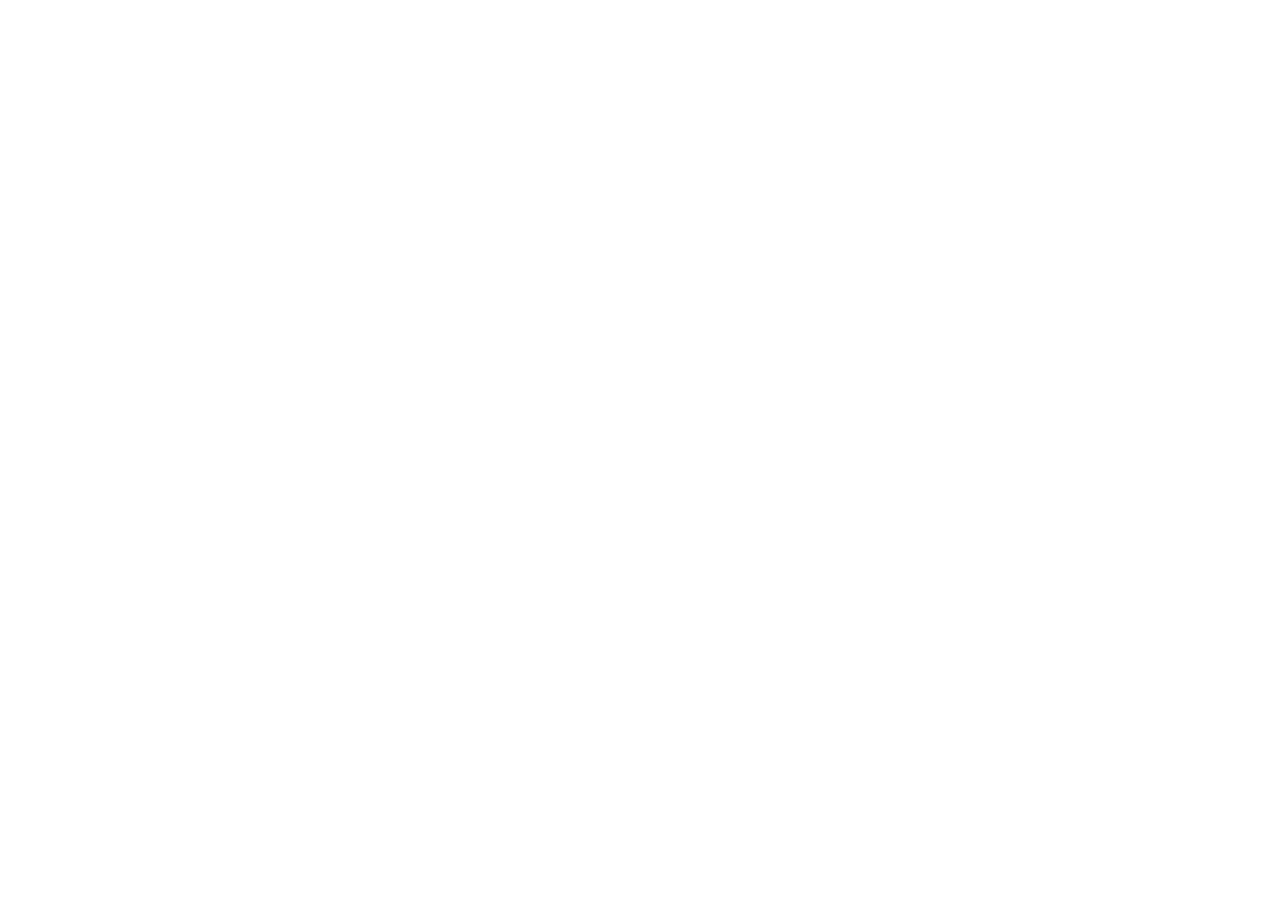
==== index.html @ f136996d "Add Merinalt to trevorgames" ====
<!DOCTYPE html>
<html lang="en">

<head>
    <meta charset="UTF-8">
    <meta http-equiv="X-UA-Compatible" content="IE=edge">
    <meta name="viewport" content="width=device-width, initial-scale=1.0">
    <title>Trevorgames</title>
    <link rel="stylesheet" href="styles/style.css">
    <link rel="shortcut icon" type="x-icon" href="resources/images/profile.png">
</head>

<body>
    <div id="banner"></div>
    <div id="content"></div>
    <div id="footer"></div>
</body>

</html>
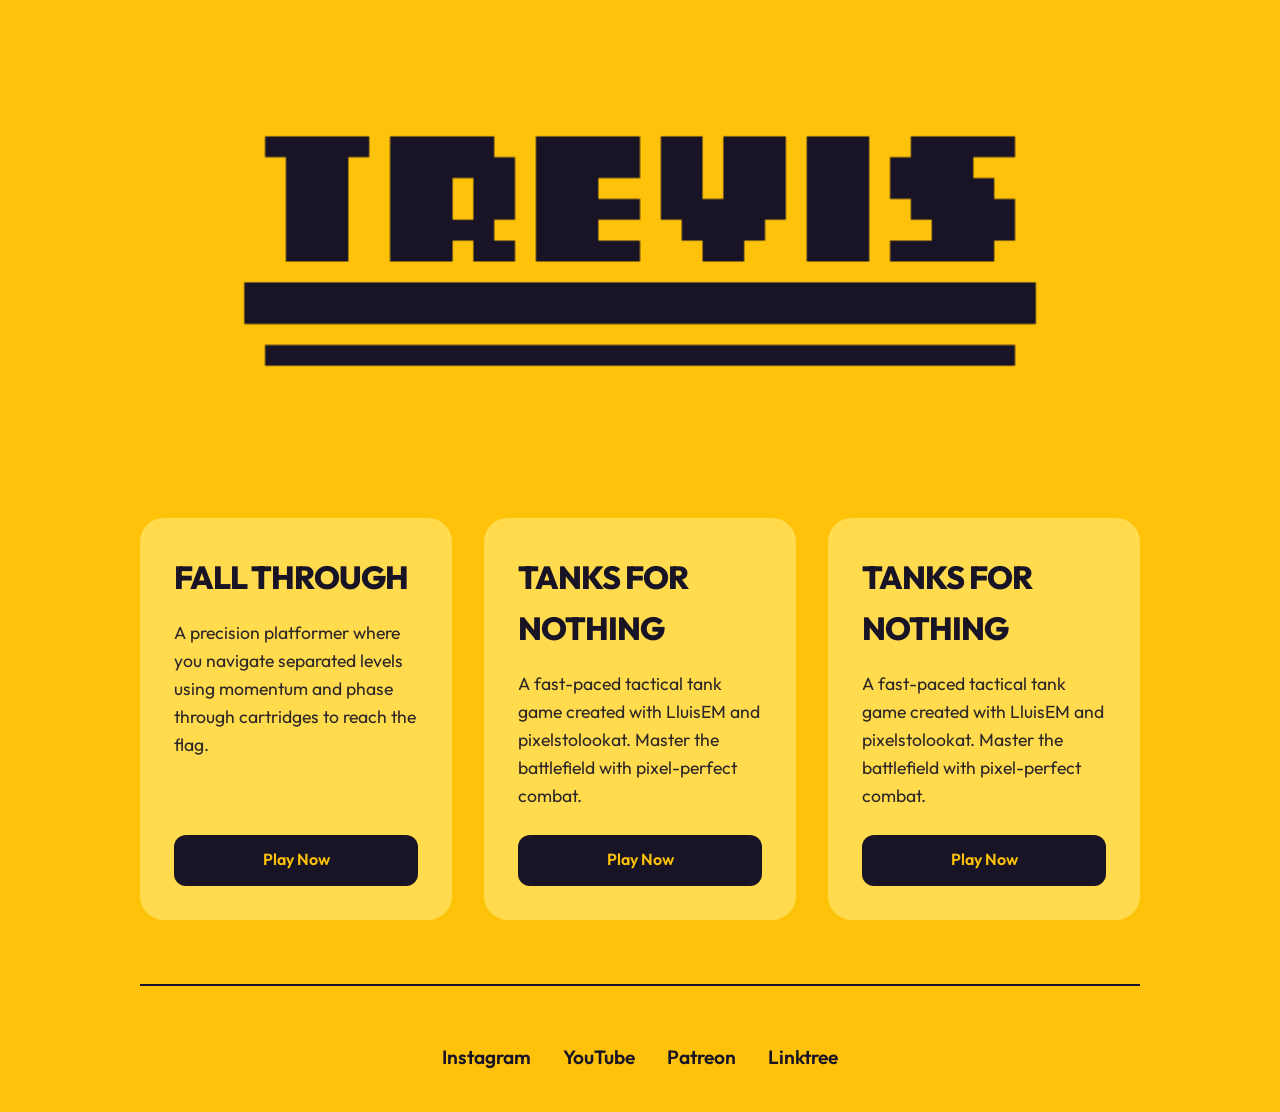
==== commit 47cc22ab: "Ver 1" ====
--- a/index.html
+++ b/index.html
@@ -11,9 +11,47 @@
 </head>
 
 <body>
-    <div id="banner"></div>
-    <div id="content"></div>
-    <div id="footer"></div>
+    <div id="banner">
+        <img src="resources/images/banner.png" alt="Trevis Game Dev Banner">
+    </div>
+
+    <div id="content">
+        <a href="https://trevisgames.itch.io/fall-through" class="game-card" target="_blank">
+            <div>
+                <h2>Fall Through</h2>
+                <p>A precision platformer where you navigate separated levels using momentum and phase through
+                    cartridges to reach the flag.</p>
+            </div>
+            <span class="btn">Play Now</span>
+        </a>
+
+        <a href="https://lluisem.itch.io/tanks-for-nothing" class="game-card" target="_blank">
+            <div>
+                <h2>Tanks For Nothing</h2>
+                <p>A fast-paced tactical tank game created with LluisEM and pixelstolookat. Master the battlefield with
+                    pixel-perfect combat.</p>
+            </div>
+            <span class="btn">Play Now</span>
+        </a>
+
+
+        <a href="https://lluisem.itch.io/tanks-for-nothing" class="game-card" target="_blank">
+            <div>
+                <h2>Tanks For Nothing</h2>
+                <p>A fast-paced tactical tank game created with LluisEM and pixelstolookat. Master the battlefield with
+                    pixel-perfect combat.</p>
+            </div>
+            <span class="btn">Play Now</span>
+        </a>
+
+    </div>
+
+    <div id="footer">
+        <a href="https://instagram.com/trevisgamedev" class="footer-link" target="_blank">Instagram</a>
+        <a href="https://www.youtube.com/@TrevisGameDev" class="footer-link" target="_blank">YouTube</a>
+        <a href="https://www.patreon.com/TrevisGameDev" class="footer-link" target="_blank">Patreon</a>
+        <a href="https://linktr.ee/TrevisGameDev" class="footer-link" target="_blank">Linktree</a>
+    </div>
 </body>
 
 </html>
--- a/styles/style.css
+++ b/styles/style.css
@@ -0,0 +1,150 @@
+@import url('https://fonts.googleapis.com/css2?family=Outfit:wght@300;400;600;800&display=swap');
+
+:root {
+    --bg: #ffc20a;
+    --text: #181425;
+    --accent: #ffdb4d;
+    --shadow: rgba(24, 20, 37, 0.1);
+    --transition: all 0.3s cubic-bezier(0.4, 0, 0.2, 1);
+}
+
+* {
+    margin: 0;
+    padding: 0;
+    box-sizing: border-box;
+    -webkit-font-smoothing: antialiased;
+}
+
+body {
+    background-color: var(--bg);
+    color: var(--text);
+    font-family: 'Outfit', sans-serif;
+    line-height: 1.6;
+    overflow-x: hidden;
+    padding: 2rem;
+    display: flex;
+    flex-direction: column;
+    align-items: center;
+    min-height: 100vh;
+}
+
+#banner {
+    width: 100%;
+    max-width: 1000px;
+    margin-bottom: 3rem;
+    border-radius: 20px;
+    overflow: hidden;
+}
+
+#banner img {
+    width: 100%;
+    display: block;
+}
+
+#content {
+    width: 100%;
+    max-width: 1000px;
+    display: grid;
+    grid-template-columns: repeat(auto-fit, minmax(300px, 1fr));
+    gap: 2rem;
+    margin-bottom: 4rem;
+}
+
+.game-card {
+    background: var(--accent);
+    padding: 2rem;
+    border-radius: 24px;
+    text-decoration: none;
+    color: var(--text);
+    transition: var(--transition);
+    border: 2px solid transparent;
+    display: flex;
+    flex-direction: column;
+    justify-content: space-between;
+}
+
+.game-card:hover {
+    transform: translateY(-8px) scale(1.02);
+    border-color: var(--text);
+    box-shadow: 8px 8px 0 var(--text);
+}
+
+.game-card h2 {
+    font-size: 2rem;
+    font-weight: 800;
+    margin-bottom: 1rem;
+    text-transform: uppercase;
+    letter-spacing: -1px;
+}
+
+.game-card p {
+    font-size: 1.1rem;
+    opacity: 0.9;
+    margin-bottom: 1.5rem;
+}
+
+.btn {
+    display: inline-block;
+    padding: 0.8rem 1.5rem;
+    background: var(--text);
+    color: var(--bg);
+    border-radius: 12px;
+    font-weight: 600;
+    text-align: center;
+    transition: var(--transition);
+}
+
+.game-card:hover .btn {
+    background: var(--bg);
+    color: var(--text);
+    border: 2px solid var(--text);
+}
+
+#footer {
+    width: 100%;
+    max-width: 1000px;
+    padding-top: 3rem;
+    border-top: 2px solid var(--text);
+    display: flex;
+    justify-content: center;
+    gap: 2rem;
+    flex-wrap: wrap;
+}
+
+.footer-link {
+    color: var(--text);
+    text-decoration: none;
+    font-weight: 600;
+    font-size: 1.2rem;
+    position: relative;
+    padding: 0.5rem 0;
+}
+
+.footer-link::after {
+    content: '';
+    position: absolute;
+    bottom: 0;
+    left: 0;
+    width: 0;
+    height: 2px;
+    background: var(--text);
+    transition: var(--transition);
+}
+
+.footer-link:hover::after {
+    width: 100%;
+}
+
+@media (max-width: 600px) {
+    body {
+        padding: 1rem;
+    }
+
+    #banner {
+        margin-bottom: 2rem;
+    }
+
+    .game-card h2 {
+        font-size: 1.5rem;
+    }
+}
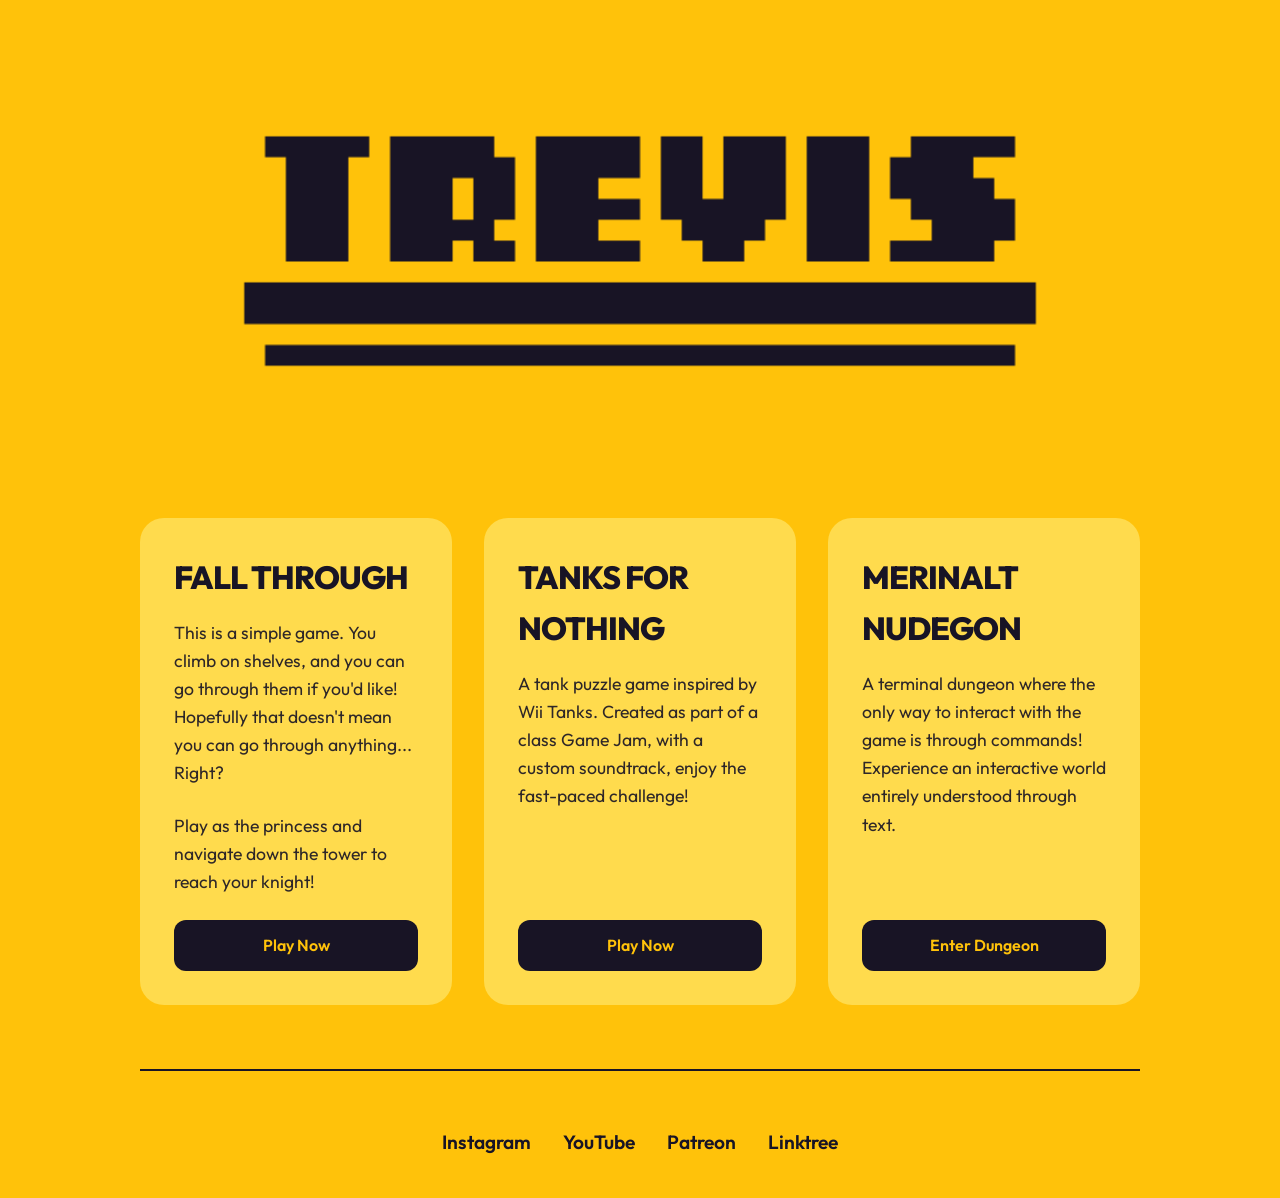
==== commit b1a004fd: "Update links and descriptions" ====
--- a/index.html
+++ b/index.html
@@ -19,8 +19,9 @@
         <a href="https://trevisgames.itch.io/fall-through" class="game-card" target="_blank">
             <div>
                 <h2>Fall Through</h2>
-                <p>A precision platformer where you navigate separated levels using momentum and phase through
-                    cartridges to reach the flag.</p>
+                <p>This is a simple game. You climb on shelves, and you can go through them if you'd like! Hopefully
+                    that doesn't mean you can go through anything... Right?</p>
+                <p>Play as the princess and navigate down the tower to reach your knight!</p>
             </div>
             <span class="btn">Play Now</span>
         </a>
@@ -28,20 +29,20 @@
         <a href="https://lluisem.itch.io/tanks-for-nothing" class="game-card" target="_blank">
             <div>
                 <h2>Tanks For Nothing</h2>
-                <p>A fast-paced tactical tank game created with LluisEM and pixelstolookat. Master the battlefield with
-                    pixel-perfect combat.</p>
+                <p>A tank puzzle game inspired by Wii Tanks. Created as part of a class Game Jam, with a custom
+                    soundtrack, enjoy the fast-paced challenge!</p>
             </div>
             <span class="btn">Play Now</span>
         </a>
 
 
-        <a href="https://lluisem.itch.io/tanks-for-nothing" class="game-card" target="_blank">
+        <a href="MerinaltNudegon/index.html" class="game-card" target="_blank">
             <div>
-                <h2>Tanks For Nothing</h2>
-                <p>A fast-paced tactical tank game created with LluisEM and pixelstolookat. Master the battlefield with
-                    pixel-perfect combat.</p>
+                <h2>Merinalt Nudegon</h2>
+                <p>A terminal dungeon where the only way to interact with the game is through commands! Experience an
+                    interactive world entirely understood through text.</p>
             </div>
-            <span class="btn">Play Now</span>
+            <span class="btn">Enter Dungeon</span>
         </a>
 
     </div>
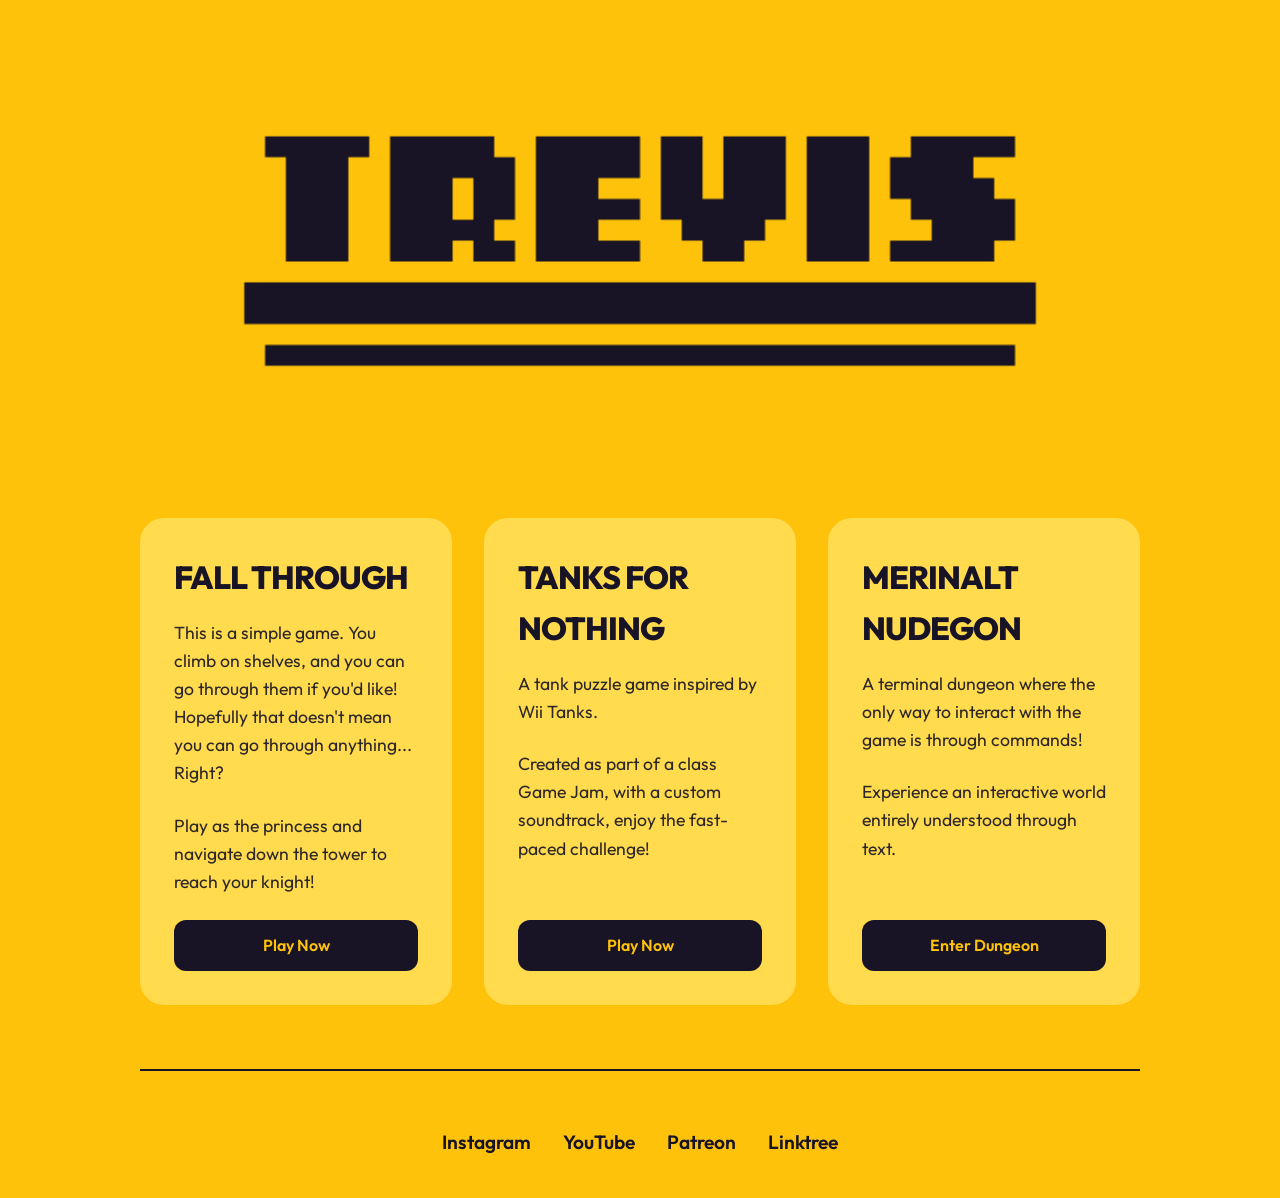
==== commit 6815f28a: "Update spacing" ====
--- a/index.html
+++ b/index.html
@@ -29,8 +29,8 @@
         <a href="https://lluisem.itch.io/tanks-for-nothing" class="game-card" target="_blank">
             <div>
                 <h2>Tanks For Nothing</h2>
-                <p>A tank puzzle game inspired by Wii Tanks. Created as part of a class Game Jam, with a custom
-                    soundtrack, enjoy the fast-paced challenge!</p>
+                <p>A tank puzzle game inspired by Wii Tanks.</p>
+                <p>Created as part of a class Game Jam, with a custom soundtrack, enjoy the fast-paced challenge!</p>
             </div>
             <span class="btn">Play Now</span>
         </a>
@@ -39,8 +39,8 @@
         <a href="MerinaltNudegon/index.html" class="game-card" target="_blank">
             <div>
                 <h2>Merinalt Nudegon</h2>
-                <p>A terminal dungeon where the only way to interact with the game is through commands! Experience an
-                    interactive world entirely understood through text.</p>
+                <p>A terminal dungeon where the only way to interact with the game is through commands! </p>
+                <p>Experience an interactive world entirely understood through text.</p>
             </div>
             <span class="btn">Enter Dungeon</span>
         </a>
